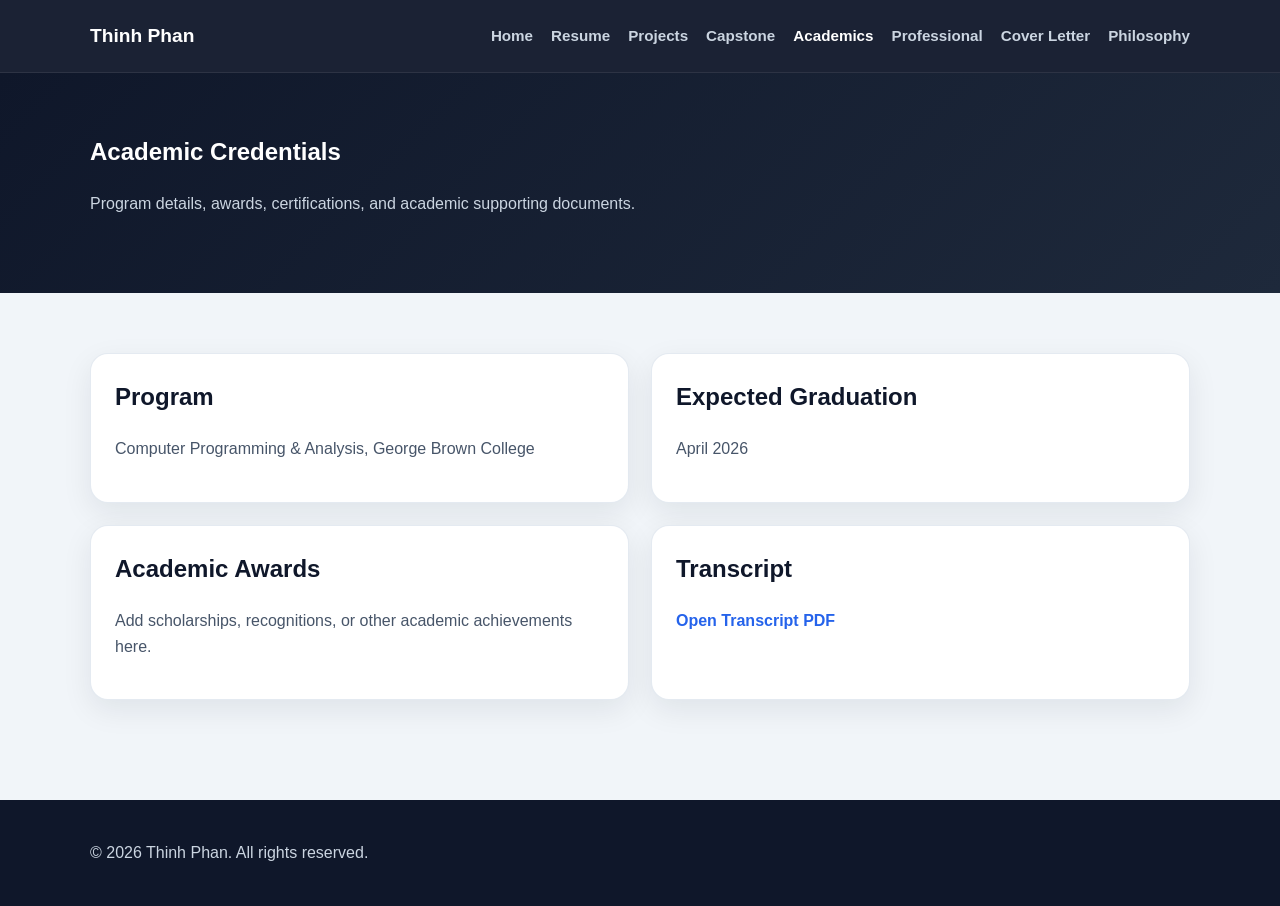
==== academics.html @ 92b724a3 "adding styling to portfolio structure" ====
<!DOCTYPE html>
<html lang="en">
<head>
  <meta charset="UTF-8" />
  <meta name="viewport" content="width=device-width, initial-scale=1.0" />
  <title>Academics | Thinh Phan</title>
  <link rel="stylesheet" href="assets/css/styles.css" />
</head>
<body>
  <header class="site-header">
    <div class="container nav-container">
      <a href="index.html" class="logo">Thinh Phan</a>
      <button class="menu-toggle" id="menuToggle">☰</button>
      <nav class="site-nav" id="siteNav">
        <a href="index.html">Home</a>
        <a href="resume.html">Resume</a>
        <a href="projects.html">Projects</a>
        <a href="capstone.html">Capstone</a>
        <a href="academics.html" class="active">Academics</a>
        <a href="professional.html">Professional</a>
        <a href="cover-letter.html">Cover Letter</a>
        <a href="philosophy.html">Philosophy</a>
      </nav>
    </div>
  </header>

  <main class="page-main">
    <section class="page-banner">
      <div class="container">
        <h1>Academic Credentials</h1>
        <p>Program details, awards, certifications, and academic supporting documents.</p>
      </div>
    </section>

    <section class="section">
      <div class="container grid-2">
        <article class="card">
          <h2>Program</h2>
          <p>Computer Programming & Analysis, George Brown College</p>
        </article>

        <article class="card">
          <h2>Expected Graduation</h2>
          <p>April 2026</p>
        </article>

        <article class="card">
          <h2>Academic Awards</h2>
          <p>Add scholarships, recognitions, or other academic achievements here.</p>
        </article>

        <article class="card">
          <h2>Transcript</h2>
          <p>
            <a href="assets/documents/transcript.pdf" class="text-link" target="_blank">Open Transcript PDF</a>
          </p>
        </article>
      </div>
    </section>
  </main>

  <footer class="site-footer">
    <div class="container footer-content">
      <p>© 2026 Thinh Phan. All rights reserved.</p>
    </div>
  </footer>

  <script src="assets/js/script.js"></script>
</body>
</html>
---- assets/css/styles.css ----
:root {
  --bg: #0f172a;
  --bg-soft: #111827;
  --surface: #ffffff;
  --surface-alt: #f8fafc;
  --text: #0f172a;
  --text-soft: #475569;
  --line: #e2e8f0;
  --primary: #2563eb;
  --primary-hover: #1d4ed8;
  --shadow: 0 10px 30px rgba(15, 23, 42, 0.08);
  --radius: 18px;
  --max-width: 1100px;
}

* {
  box-sizing: border-box;
}

html {
  scroll-behavior: smooth;
}

body {
  margin: 0;
  font-family: Arial, sans-serif;
  background: #f1f5f9;
  color: var(--text);
  line-height: 1.6;
}

img {
  max-width: 100%;
  display: block;
}

a {
  text-decoration: none;
}

.container {
  width: min(92%, var(--max-width));
  margin: 0 auto;
}

.site-header {
  background: rgba(15, 23, 42, 0.95);
  position: sticky;
  top: 0;
  z-index: 1000;
  backdrop-filter: blur(10px);
  border-bottom: 1px solid rgba(255, 255, 255, 0.08);
}

.nav-container {
  display: flex;
  align-items: center;
  justify-content: space-between;
  min-height: 72px;
  gap: 20px;
}

.logo {
  color: white;
  font-size: 1.2rem;
  font-weight: 700;
}

.site-nav {
  display: flex;
  flex-wrap: wrap;
  gap: 18px;
}

.site-nav a {
  color: #cbd5e1;
  font-weight: 600;
  font-size: 0.95rem;
  transition: 0.2s ease;
}

.site-nav a:hover,
.site-nav a.active {
  color: white;
}

.menu-toggle {
  display: none;
  background: transparent;
  border: none;
  color: white;
  font-size: 1.6rem;
  cursor: pointer;
}

.hero {
  padding: 70px 0 50px;
  background:
    linear-gradient(135deg, rgba(37, 99, 235, 0.08), rgba(15, 23, 42, 0.02)),
    #f8fafc;
}

.hero-grid {
  display: grid;
  grid-template-columns: 1.4fr 0.9fr;
  gap: 28px;
  align-items: center;
}

.eyebrow {
  color: var(--primary);
  font-weight: 700;
  text-transform: uppercase;
  letter-spacing: 0.08em;
  margin-bottom: 12px;
  font-size: 0.85rem;
}

.hero h1 {
  font-size: clamp(2rem, 4vw, 3.25rem);
  line-height: 1.15;
  margin: 0 0 16px;
}

.hero-description {
  color: var(--text-soft);
  font-size: 1.05rem;
  max-width: 700px;
}

.hero-buttons {
  margin-top: 24px;
  display: flex;
  flex-wrap: wrap;
  gap: 14px;
}

.btn {
  display: inline-block;
  padding: 12px 18px;
  border-radius: 12px;
  font-weight: 700;
  transition: 0.2s ease;
}

.btn-primary {
  background: var(--primary);
  color: white;
}

.btn-primary:hover {
  background: var(--primary-hover);
}

.btn-secondary {
  background: white;
  color: var(--text);
  border: 1px solid var(--line);
}

.btn-secondary:hover {
  background: #f8fafc;
}

.hero-card,
.card {
  background: var(--surface);
  border-radius: var(--radius);
  box-shadow: var(--shadow);
  border: 1px solid rgba(226, 232, 240, 0.9);
}

.hero-card {
  overflow: hidden;
}

.profile-image {
  width: 100%;
  height: 300px;
  object-fit: cover;
}

.hero-card-content {
  padding: 22px;
}

.section {
  padding: 60px 0;
}

.alt-section {
  background: #eef4ff;
}

.section-heading {
  margin-bottom: 24px;
}

.section-heading h2,
.page-banner h1,
.card h2,
.card h3 {
  margin-top: 0;
}

.section-heading p,
.page-banner p,
.card p {
  color: var(--text-soft);
}

.card {
  padding: 24px;
}

.feature-card {
  height: 100%;
}

.text-link {
  color: var(--primary);
  font-weight: 700;
}

.text-link:hover {
  text-decoration: underline;
}

.grid-3 {
  display: grid;
  grid-template-columns: repeat(3, 1fr);
  gap: 22px;
}

.grid-2 {
  display: grid;
  grid-template-columns: repeat(2, 1fr);
  gap: 22px;
}

.skills-list {
  display: flex;
  flex-wrap: wrap;
  gap: 12px;
}

.skills-list span {
  background: white;
  border: 1px solid var(--line);
  border-radius: 999px;
  padding: 10px 14px;
  font-weight: 600;
  box-shadow: var(--shadow);
}

.page-main {
  min-height: 70vh;
}

.page-banner {
  background: linear-gradient(135deg, #0f172a, #1e293b);
  color: white;
  padding: 60px 0;
}

.page-banner p {
  color: #cbd5e1;
}

.centered-card {
  text-align: center;
  max-width: 700px;
  margin: 0 auto;
}

.site-footer {
  background: var(--bg);
  color: #cbd5e1;
  padding: 24px 0;
  margin-top: 40px;
}

.footer-content {
  display: flex;
  justify-content: space-between;
  gap: 20px;
  flex-wrap: wrap;
}

.hero-card {
  overflow: hidden;
}

.profile-image {
  width: 100%;
  height: 420px;
  object-fit: cover;
  object-position: center 20%;
}

@media (max-width: 900px) {
  .hero-grid,
  .grid-3,
  .grid-2 {
    grid-template-columns: 1fr;
  }
}

@media (max-width: 768px) {
  .menu-toggle {
    display: block;
  }

  .site-nav {
    display: none;
    position: absolute;
    top: 72px;
    left: 0;
    width: 100%;
    background: #0f172a;
    padding: 16px 4%;
    flex-direction: column;
    border-top: 1px solid rgba(255, 255, 255, 0.08);
  }

  .site-nav.show {
    display: flex;
  }

  .hero {
    padding-top: 40px;
  }

  .hero-buttons {
    flex-direction: column;
    align-items: flex-start;
  }
}
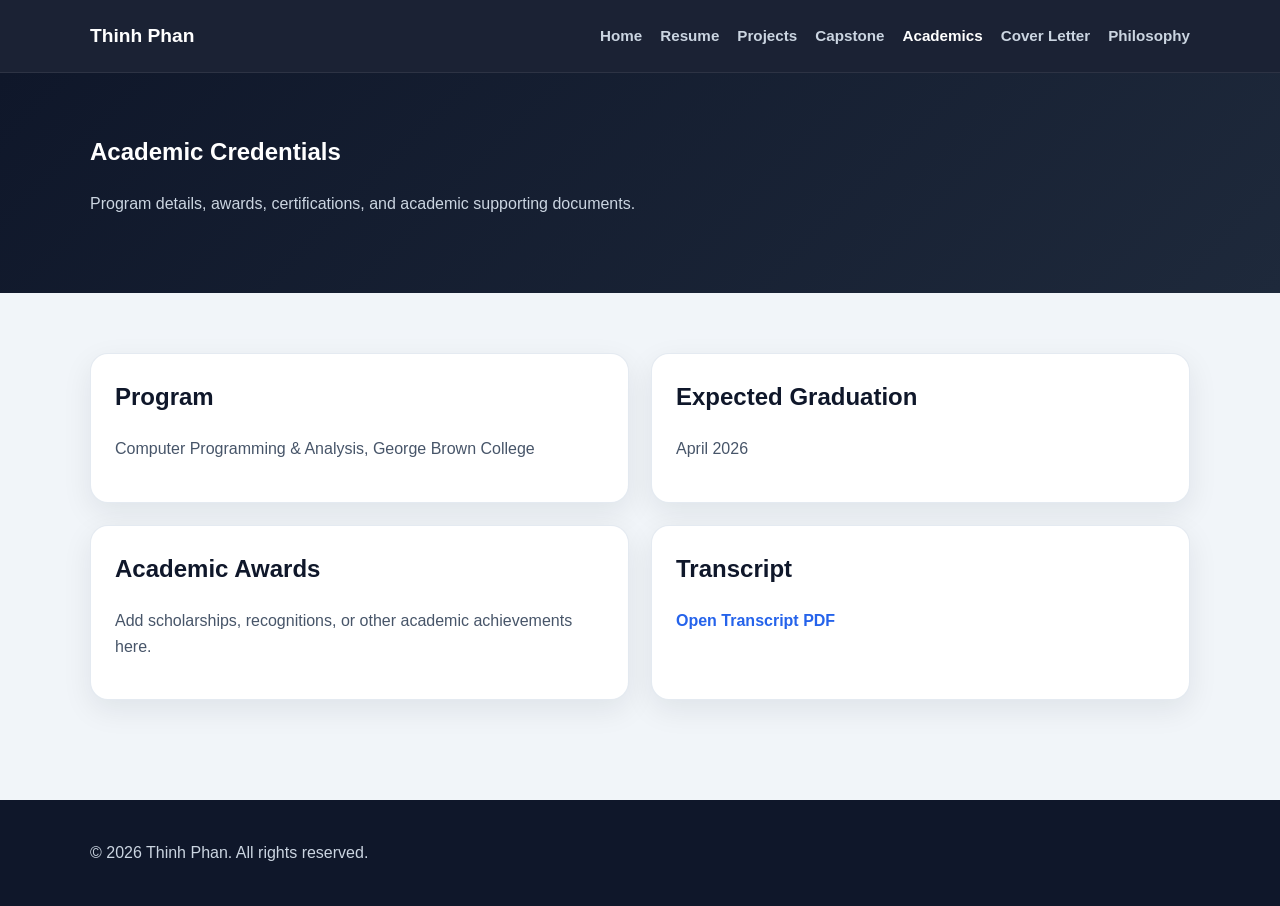
==== commit ad637938: "updated nav bar" ====
--- a/academics.html
+++ b/academics.html
@@ -5,6 +5,10 @@
   <meta name="viewport" content="width=device-width, initial-scale=1.0" />
   <title>Academics | Thinh Phan</title>
   <link rel="stylesheet" href="assets/css/styles.css" />
+  <link
+  rel="stylesheet"
+  href="https://cdnjs.cloudflare.com/ajax/libs/font-awesome/6.5.2/css/all.min.css"
+/>
 </head>
 <body>
   <header class="site-header">
@@ -17,7 +21,6 @@
         <a href="projects.html">Projects</a>
         <a href="capstone.html">Capstone</a>
         <a href="academics.html" class="active">Academics</a>
-        <a href="professional.html">Professional</a>
         <a href="cover-letter.html">Cover Letter</a>
         <a href="philosophy.html">Philosophy</a>
       </nav>
--- a/assets/css/styles.css
+++ b/assets/css/styles.css
@@ -335,4 +335,94 @@
     flex-direction: column;
     align-items: flex-start;
   }
+}
+
+.social-links {
+  display: flex;
+  flex-wrap: wrap;
+  gap: 14px;
+  margin-top: 18px;
+}
+
+.social-links a {
+  display: inline-flex;
+  align-items: center;
+  gap: 10px;
+  background: white;
+  color: var(--text);
+  padding: 12px 16px;
+  border-radius: 12px;
+  border: 1px solid var(--line);
+  box-shadow: var(--shadow);
+  font-weight: 700;
+  transition: transform 0.2s ease, box-shadow 0.2s ease, border-color 0.2s ease;
+}
+
+.social-links a:hover {
+  transform: translateY(-2px);
+  box-shadow: 0 14px 34px rgba(15, 23, 42, 0.12);
+  border-color: #cbd5e1;
+}
+
+.social-links i {
+  font-size: 1.1rem;
+  color: var(--primary);
+}
+
+.projects-grid {
+  display: grid;
+  grid-template-columns: repeat(2, 1fr);
+  gap: 24px;
+}
+
+.project-hover-card {
+  background: white;
+  border: 1px solid var(--line);
+  border-radius: 20px;
+  padding: 24px;
+  box-shadow: var(--shadow);
+  transition: transform 0.25s ease, box-shadow 0.25s ease, border-color 0.25s ease;
+}
+
+.project-hover-card:hover {
+  transform: translateY(-6px);
+  box-shadow: 0 18px 40px rgba(15, 23, 42, 0.12);
+  border-color: #bfdbfe;
+}
+
+.project-top {
+  margin-bottom: 14px;
+}
+
+.project-badge {
+  display: inline-block;
+  margin-bottom: 12px;
+  padding: 8px 12px;
+  border-radius: 999px;
+  background: #eff6ff;
+  color: #1d4ed8;
+  font-size: 0.82rem;
+  font-weight: 700;
+}
+
+.project-hover-card h2 {
+  margin: 0;
+  font-size: 1.35rem;
+  line-height: 1.3;
+}
+
+.project-hover-card p {
+  color: var(--text-soft);
+  margin: 12px 0;
+}
+
+.project-tech {
+  font-weight: 700;
+  color: var(--text);
+}
+
+@media (max-width: 900px) {
+  .projects-grid {
+    grid-template-columns: 1fr;
+  }
 }
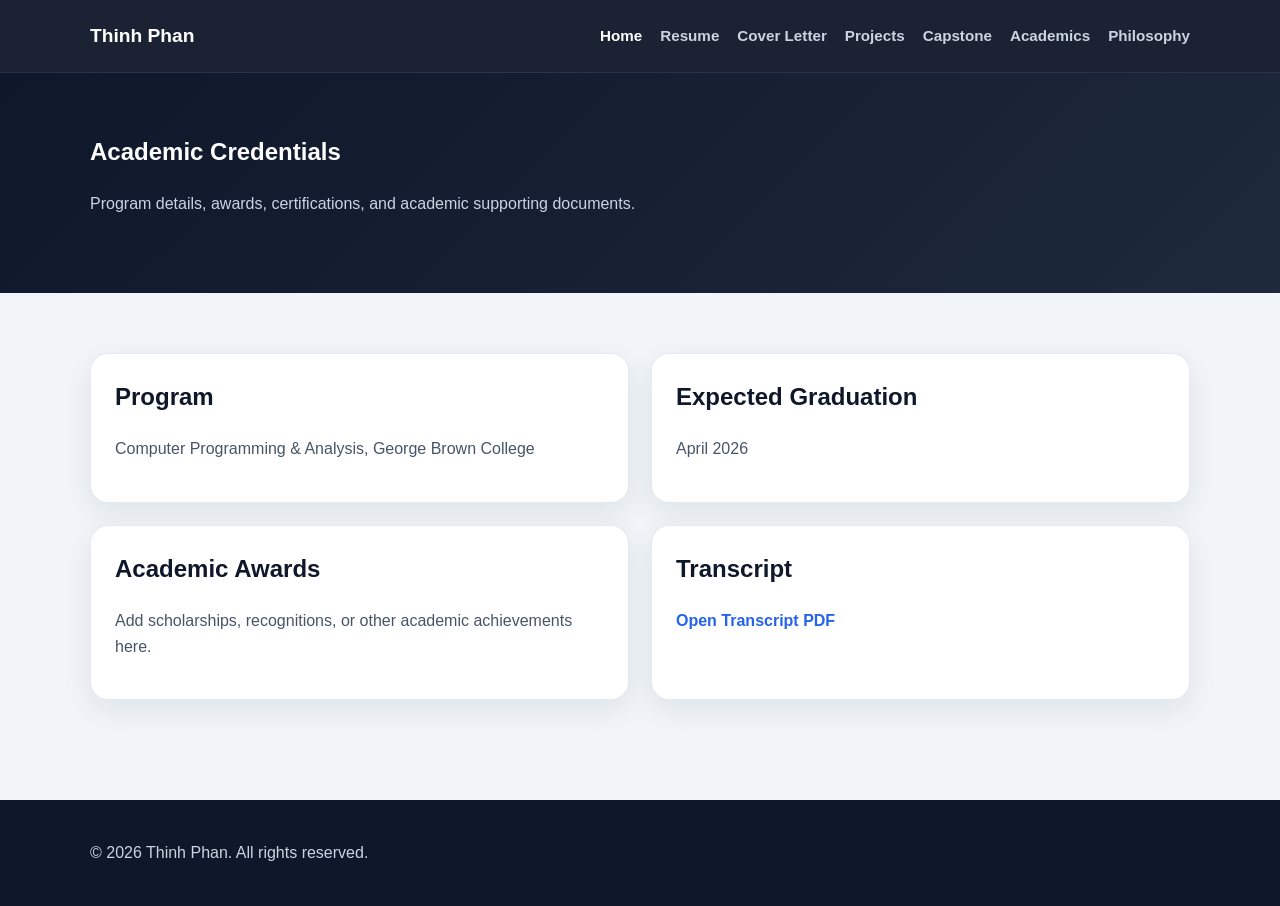
==== commit dbe35f8c: "Updated Navbar - moved Cover Letter. Changed button on index page." ====
--- a/academics.html
+++ b/academics.html
@@ -16,14 +16,14 @@
       <a href="index.html" class="logo">Thinh Phan</a>
       <button class="menu-toggle" id="menuToggle">☰</button>
       <nav class="site-nav" id="siteNav">
-        <a href="index.html">Home</a>
-        <a href="resume.html">Resume</a>
-        <a href="projects.html">Projects</a>
-        <a href="capstone.html">Capstone</a>
-        <a href="academics.html" class="active">Academics</a>
-        <a href="cover-letter.html">Cover Letter</a>
-        <a href="philosophy.html">Philosophy</a>
-      </nav>
+          <a href="index.html" class="active">Home</a>
+          <a href="resume.html">Resume</a>
+          <a href="cover-letter.html">Cover Letter</a>
+          <a href="projects.html">Projects</a>
+          <a href="capstone.html">Capstone</a>
+          <a href="academics.html">Academics</a>
+          <a href="philosophy.html">Philosophy</a>
+        </nav>
     </div>
   </header>
 
